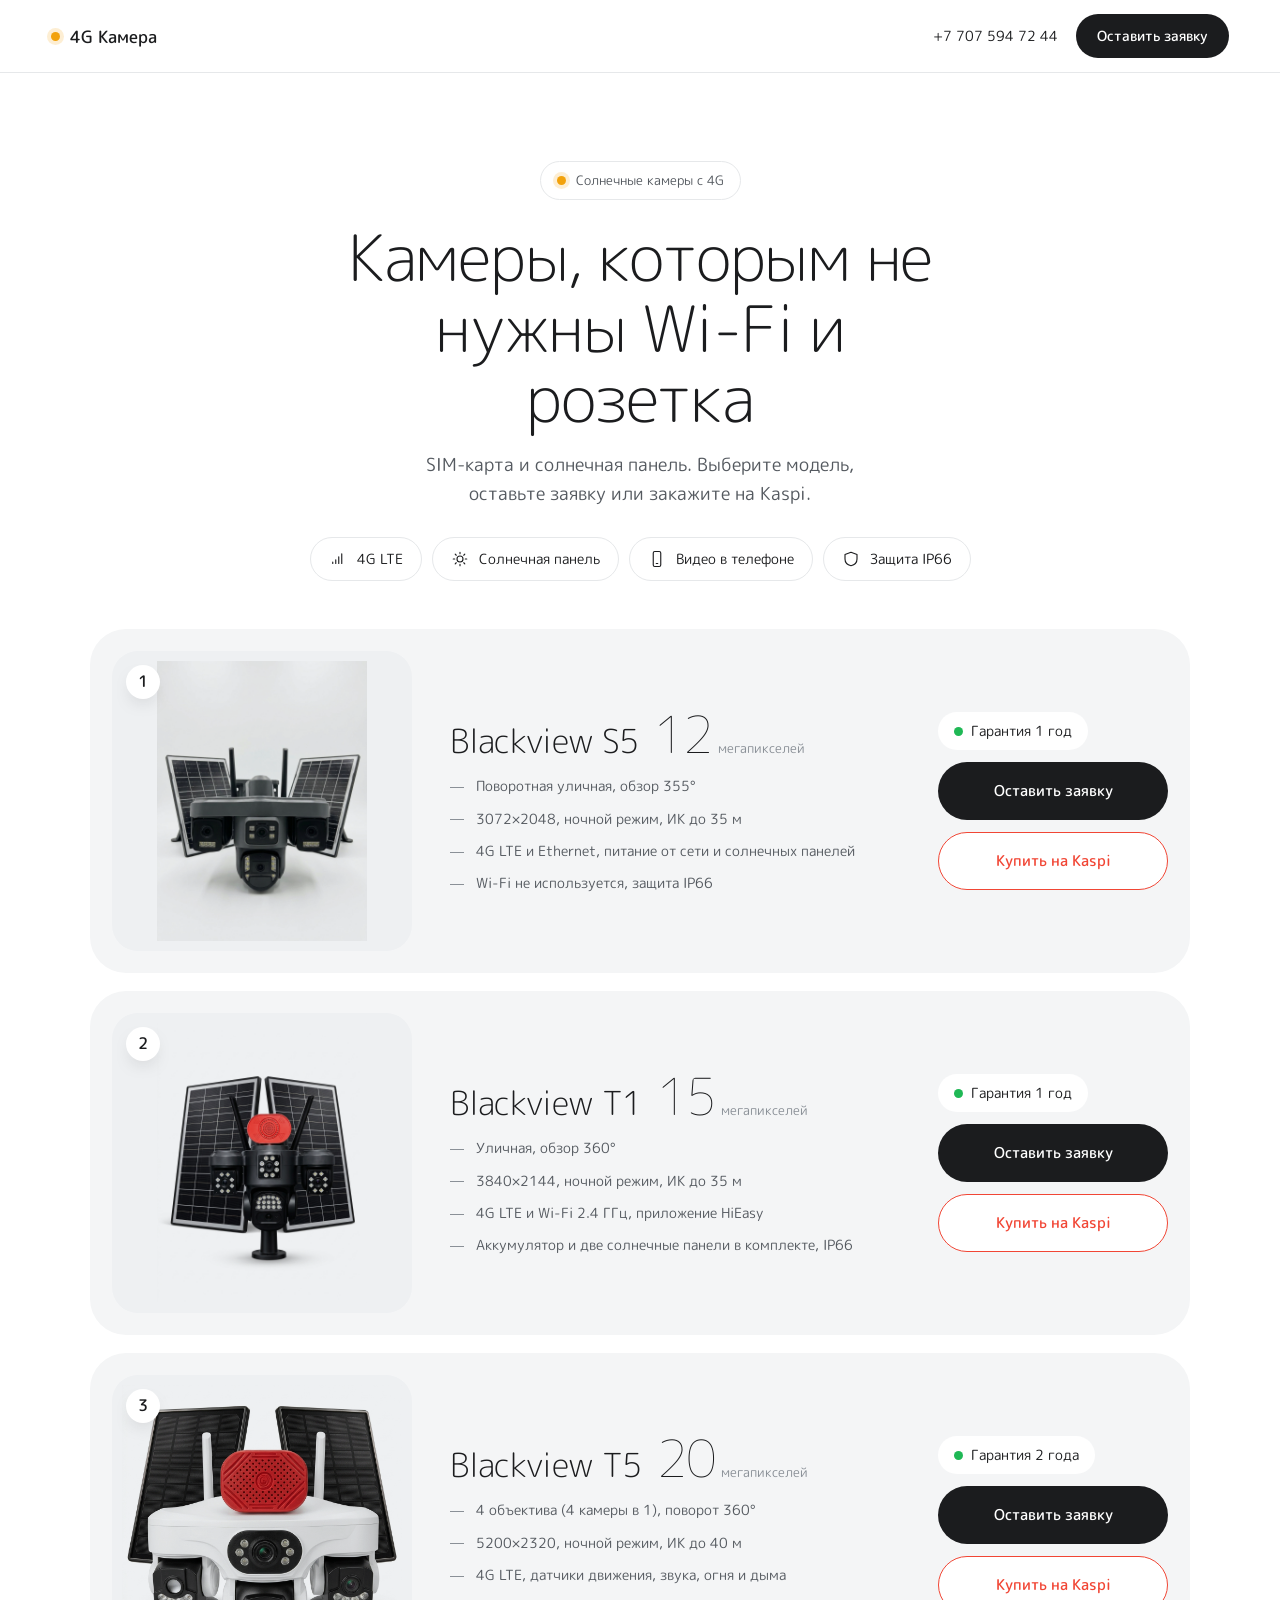
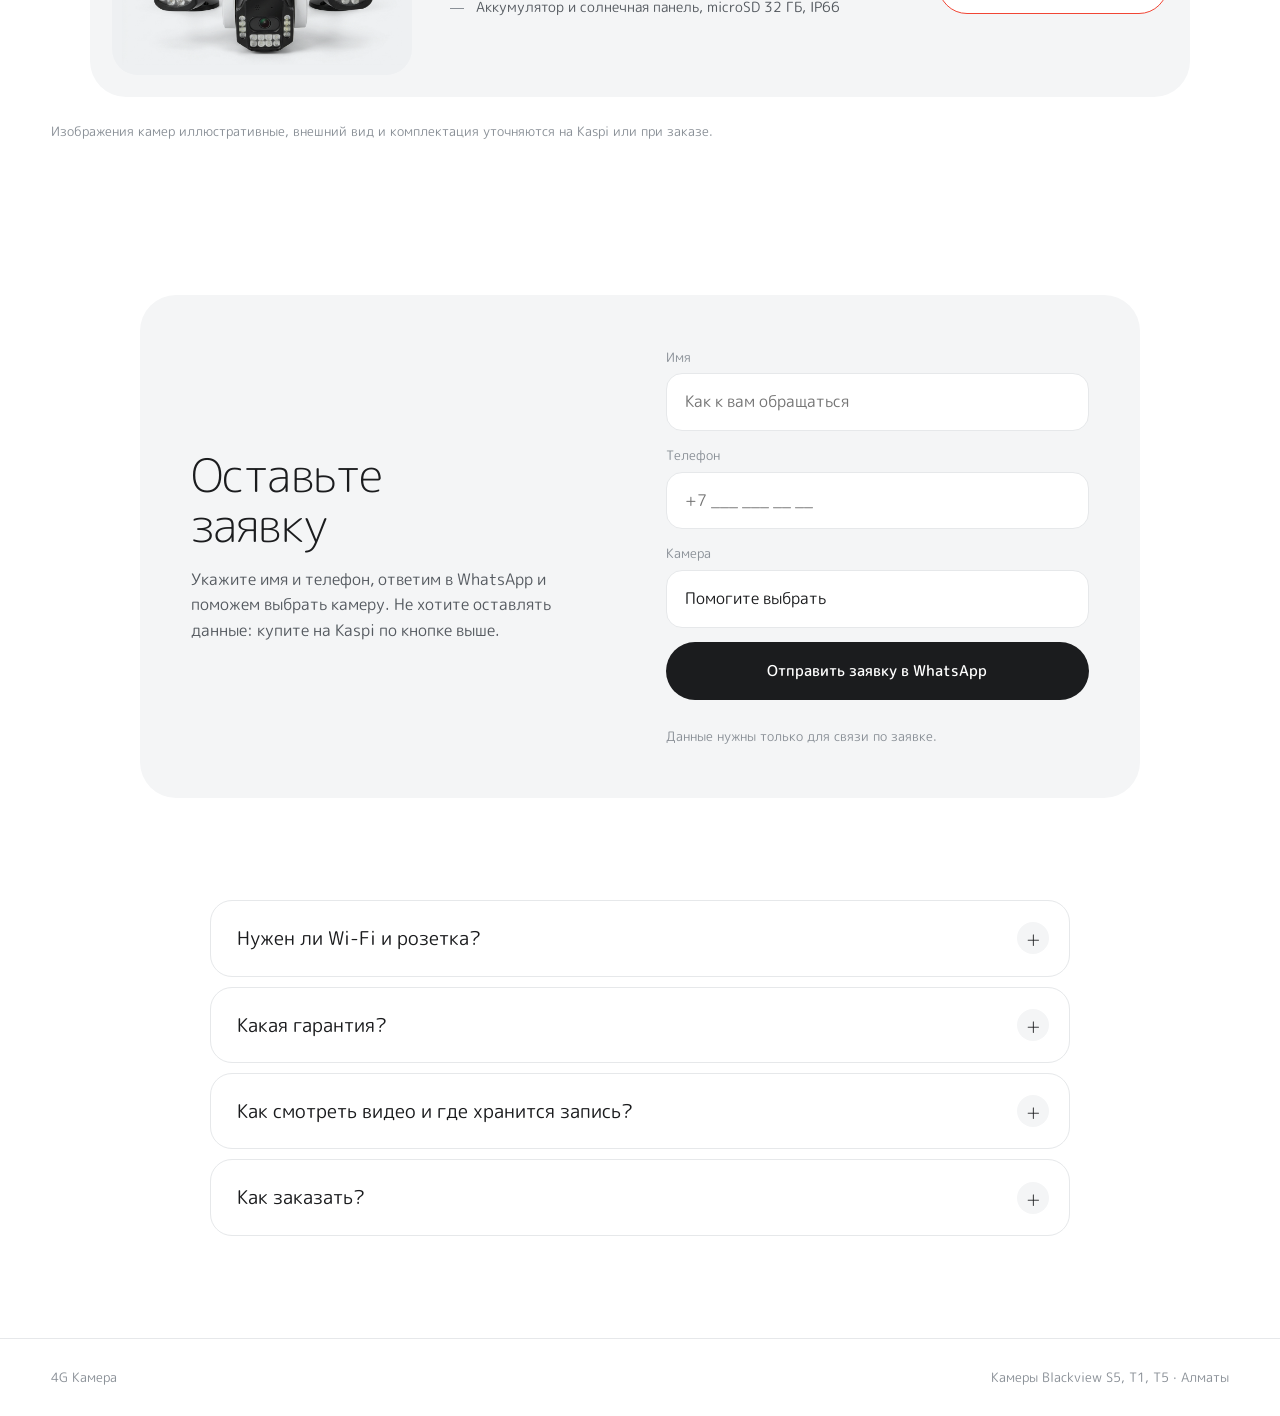
==== b/index.html @ ace56b49 "4G camera site: variants A and B" ====
<!doctype html>
<html lang="ru">
<head>
<meta charset="utf-8">
<meta name="viewport" content="width=device-width, initial-scale=1">
<title>4G камеры на солнечной панели: выберите и закажите</title>
<meta name="description" content="Три 4G камеры Blackview на солнечной панели. Оставьте заявку или закажите на Kaspi. Без Wi-Fi и розетки.">
<meta name="robots" content="noindex">
<meta name="theme-color" content="#ffffff">
<meta name="color-scheme" content="light only">
<link rel="icon" href="data:image/svg+xml,%3Csvg xmlns='http://www.w3.org/2000/svg' viewBox='0 0 32 32'%3E%3Crect width='32' height='32' rx='9' fill='%231B1C1E'/%3E%3Ccircle cx='16' cy='16' r='6' fill='%23F2A20C'/%3E%3C/svg%3E">
<link rel="preconnect" href="https://fonts.googleapis.com">
<link rel="preconnect" href="https://fonts.gstatic.com" crossorigin>
<link href="https://fonts.googleapis.com/css2?family=M+PLUS+Rounded+1c:wght@300;400;500;700&display=swap" rel="stylesheet">
<link rel="stylesheet" href="../styles.css">
<link rel="stylesheet" href="b.css">
</head>
<body class="vb">

<header class="top">
  <a class="logo" href="#"><i class="sun"></i><span>4G Камера</span></a>
  <div class="top-r">
    <a class="phone" href="tel:+77075947244">+7 707 594 72 44</a>
    <button class="btn btn-ink btn-sm" type="button" data-lead>Оставить заявку</button>
  </div>
</header>

<main>

<section class="b-hero">
  <p class="chip"><i class="sun"></i>Солнечные камеры с 4G</p>
  <h1>Камеры, которым не нужны Wi-Fi и розетка</h1>
  <p class="lead">SIM-карта и солнечная панель. Выберите модель, оставьте заявку или закажите на Kaspi.</p>
  <ul class="b-facts">
    <li><svg viewBox="0 0 24 24"><path d="M5 18v-2M9 18v-5M13 18V9M17 18V5"/></svg>4G LTE</li>
    <li><svg viewBox="0 0 24 24"><circle cx="12" cy="12" r="4"/><path d="M12 3v2M12 19v2M3 12h2M19 12h2M5.6 5.6l1.4 1.4M17 17l1.4 1.4M5.6 18.4L7 17M17 7l1.4-1.4"/></svg>Солнечная панель</li>
    <li><svg viewBox="0 0 24 24"><rect x="7" y="2" width="10" height="20" rx="2"/><path d="M11 18h2"/></svg>Видео в телефоне</li>
    <li><svg viewBox="0 0 24 24"><path d="M12 3l8 3v6c0 5-3.500 8-8 9-4.500-1-8-4-8-9V6z"/></svg>Защита IP66</li>
  </ul>
</section>

<section class="b-list" id="list">
  <div class="b-wrap" id="bList"></div>
  <p class="foot-note">Изображения камер иллюстративные, внешний вид и комплектация уточняются на Kaspi или при заказе.</p>
</section>

<section class="b-form" id="order">
  <div class="b-form-box">
    <div>
      <h2>Оставьте заявку</h2>
      <p class="sub">Укажите имя и телефон, ответим в WhatsApp и поможем выбрать камеру. Не хотите оставлять данные: купите на Kaspi по кнопке выше.</p>
    </div>
    <form class="form" id="leadForm" novalidate>
      <label>Имя<input type="text" name="name" autocomplete="name" placeholder="Как к вам обращаться" required></label>
      <label>Телефон<input type="tel" name="phone" autocomplete="tel" inputmode="tel" placeholder="+7 ___ ___ __ __" required></label>
      <label>Камера<select name="model" id="formModel"></select></label>
      <p class="err" id="formErr" role="alert"></p>
      <button class="btn btn-ink btn-block" type="submit">Отправить заявку в WhatsApp</button>
      <p class="note">Данные нужны только для связи по заявке.</p>
    </form>
  </div>
</section>

<section class="faq b-faq">
  <div class="qa">
    <details><summary>Нужен ли Wi-Fi и розетка?</summary><p>Нет. Камеры работают по 4G LTE через SIM-карту с интернетом и питаются от солнечной панели и аккумулятора. Модель S5 работает по 4G и от сети, Wi-Fi у неё не используется.</p></details>
    <details><summary>Какая гарантия?</summary><p>На модели S5 и T1 гарантия 1 год, на модель T5 гарантия 2 года.</p></details>
    <details><summary>Как смотреть видео и где хранится запись?</summary><p>Через мобильное приложение: онлайн-просмотр и оповещения о движении. Запись хранится на карте памяти microSD.</p></details>
    <details><summary>Как заказать?</summary><p>Оставьте заявку на сайте или закажите напрямую на Kaspi. На Kaspi доступны доставка и рассрочка.</p></details>
  </div>
</section>

</main>

<footer class="foot">
  <span>4G Камера</span>
  <span>Камеры Blackview S5, T1, T5 · Алматы</span>
</footer>

<div class="sticky">
  <button class="btn btn-ink" type="button" data-lead>Оставить заявку</button>
  <a class="btn btn-wa" data-wa="Здравствуйте! Хочу узнать про 4G камеры на солнечной панели." href="#">WhatsApp</a>
</div>

<div class="modal" id="modal" hidden>
  <div class="modal-bg" data-close></div>
  <div class="modal-box" role="dialog" aria-modal="true" aria-labelledby="modalTitle">
    <button class="modal-x" type="button" data-close aria-label="Закрыть">×</button>
    <h3 id="modalTitle">Оставить заявку</h3>
    <p>Укажите имя и телефон, ответим в WhatsApp.</p>
    <form class="form" id="leadForm2" novalidate>
      <label>Имя<input type="text" name="name" autocomplete="name" placeholder="Как к вам обращаться" required></label>
      <label>Телефон<input type="tel" name="phone" autocomplete="tel" inputmode="tel" placeholder="+7 ___ ___ __ __" required></label>
      <label>Камера<select name="model" id="formModel2"></select></label>
      <p class="err" id="formErr2" role="alert"></p>
      <button class="btn btn-ink btn-block" type="submit">Отправить заявку в WhatsApp</button>
      <p class="note">Данные нужны только для связи по заявке.</p>
    </form>
  </div>
</div>

<script src="b.js"></script>
</body>
</html>
---- styles.css ----
:root{
  --ink:#1B1C1E;--body:#555A60;--muted:#8A9097;--panel:#F4F5F6;--line:#E6E8EA;
  --sun:#F2A20C;--wa:#1FB855;--kaspi:#F14635;
  --r:28px;--pad:clamp(20px,4vw,56px);--max:1240px;--hh:65px;
  color-scheme:light only;
}
html{color-scheme:light only}
*{box-sizing:border-box;margin:0;padding:0}
html{scroll-behavior:smooth;-webkit-text-size-adjust:100%}
body{font-family:'M PLUS Rounded 1c','Onest',system-ui,sans-serif;font-weight:400;font-size:16px;line-height:1.6;color:var(--body);background:#fff;-webkit-font-smoothing:antialiased;overflow-x:hidden}
body.menu-open,body.modal-open{overflow:hidden}
img{display:block;max-width:100%}
a{color:inherit}
button,input,select{font:inherit;color:inherit}
button{cursor:pointer;background:none;border:0}
h1,h2,h3{color:var(--ink);font-weight:300;letter-spacing:-.02em;line-height:1.1}
h2{font-size:clamp(28px,3.6vw,46px);max-width:20ch}
h3{font-weight:500;letter-spacing:0;line-height:1.25}
section{padding:clamp(56px,8vw,104px) var(--pad)}
.sec-head{max-width:var(--max);margin:0 auto clamp(28px,4vw,52px)}
.sec-head.center{text-align:center}
.sec-head.center h2{margin-left:auto;margin-right:auto;max-width:24ch}
.sec-head.center .sub{margin-left:auto;margin-right:auto}
.eyebrow{display:flex;align-items:center;gap:10px;font-size:12px;letter-spacing:.14em;text-transform:uppercase;color:var(--muted);margin-bottom:16px}
.center .eyebrow{justify-content:center}
.eyebrow i,.sun{display:inline-block;width:9px;height:9px;border-radius:50%;background:var(--sun);box-shadow:0 0 0 4px rgba(242,162,12,.18)}
.sub{max-width:58ch;margin-top:16px}
.note{font-size:13px;color:var(--muted);margin-top:12px}
.foot-note{font-size:13px;color:var(--muted);margin:24px auto 0;max-width:var(--max)}

.btn{display:inline-flex;align-items:center;justify-content:center;gap:10px;padding:16px 28px;font-weight:500;font-size:15px;text-decoration:none;border-radius:999px;border:1px solid transparent;transition:background .2s,transform .2s,border-color .2s,color .2s}
.btn-ink{background:var(--ink);color:#fff}.btn-ink:hover{background:#000;transform:translateY(-1px)}
.btn-wa{background:var(--wa);color:#fff}.btn-wa:hover{background:#18a34b;transform:translateY(-1px)}
.btn-line{border-color:var(--line);background:#fff;color:var(--ink)}.btn-line:hover{border-color:var(--ink)}
.btn-kaspi{border-color:var(--kaspi);color:var(--kaspi);background:#fff}.btn-kaspi:hover{background:var(--kaspi);color:#fff;transform:translateY(-1px)}
.btn-sm{padding:10px 20px;font-size:14px}.btn-lg{padding:20px 38px;font-size:17px}.btn-block{display:flex;width:100%}

/* header */
.top{position:fixed;inset:0 0 auto 0;z-index:50;display:flex;align-items:center;justify-content:space-between;gap:20px;padding:14px var(--pad);background:#fff;border-bottom:1px solid var(--line)}
.logo{display:flex;align-items:center;gap:10px;text-decoration:none;font-weight:500;color:var(--ink);font-size:17px}
.nav{display:flex;gap:26px;font-size:14px}
.nav a{text-decoration:none;color:var(--body)}.nav a:hover{color:var(--ink)}
.nav em,.nav small,.nav .l,.nav-cta{display:none}
.nav a b{font-weight:400}
.top-r{display:flex;align-items:center;gap:18px}
.phone{font-size:14px;text-decoration:none;color:var(--ink)}
.menu-btn{display:none;align-items:center;gap:10px;height:42px;padding:0 16px 0 14px;border:1px solid var(--line);border-radius:999px;background:#fff;color:var(--ink);font-size:13px;letter-spacing:.08em;text-transform:uppercase}
.menu-btn b{font-weight:400}
.mb-i{position:relative;width:18px;height:10px}
.mb-i i{position:absolute;left:0;right:0;height:1.5px;background:var(--ink);border-radius:2px;transition:transform .25s,top .25s}
.mb-i i:nth-child(1){top:0}.mb-i i:nth-child(2){top:8px}
.menu-btn[aria-expanded="true"] .mb-i i:nth-child(1){top:4px;transform:rotate(45deg)}
.menu-btn[aria-expanded="true"] .mb-i i:nth-child(2){top:4px;transform:rotate(-45deg)}

/* hero */
.hero{display:grid;grid-template-columns:minmax(0,1.05fr) minmax(0,1fr);gap:clamp(24px,4vw,64px);align-items:center;max-width:calc(var(--max) + var(--pad)*2);margin:0 auto;padding:128px var(--pad) 64px;min-height:min(100svh,860px)}
.chip{display:inline-flex;align-items:center;gap:10px;padding:8px 16px;border:1px solid var(--line);border-radius:999px;font-size:13px;margin-bottom:26px}
.hero h1{font-size:clamp(36px,5vw,72px);margin-bottom:22px}
.lead{font-size:clamp(16px,1.4vw,19px);max-width:36ch}
.cta{display:flex;flex-wrap:wrap;gap:12px;margin-top:34px}
.hero-facts{list-style:none;margin-top:40px;display:grid;gap:12px;font-size:14px}
.hero-facts li{display:flex;align-items:center;gap:12px}
.hero-facts svg{width:20px;height:20px;fill:none;stroke:var(--ink);stroke-width:1.4;stroke-linecap:round;stroke-linejoin:round}
.hero-shot{position:relative}
.arch{position:relative;overflow:hidden;aspect-ratio:4/4.5;border-radius:999px 999px var(--r) var(--r);background:#EEF0F2;box-shadow:0 30px 80px -30px rgba(27,28,30,.25)}
.arch img{position:absolute;left:50%;top:54%;width:96%;height:auto;transform:translate(-50%,-50%);mix-blend-mode:multiply;animation:float 7s ease-in-out infinite}
@keyframes float{50%{transform:translate(-50%,-52%)}}
.pill{position:absolute;padding:8px 16px;border-radius:999px;background:#fff;font-size:13px;color:var(--ink);box-shadow:0 12px 30px -14px rgba(27,28,30,.35)}
.p1{top:22%;left:-2%}.p2{bottom:24%;right:-2%}.p3{bottom:10%;left:6%}

/* models */
.mdl{max-width:var(--max);margin:0 auto}
.pills{display:flex;flex-wrap:wrap;gap:8px}
.pills button{padding:11px 22px;border-radius:999px;border:1px solid var(--line);font-size:14px;color:var(--ink);background:#fff;transition:background .15s,color .15s,border-color .15s}
.pills button:hover{border-color:var(--ink)}
.pills button[aria-selected="true"]{background:var(--ink);color:#fff;border-color:var(--ink)}
.mdl-card{display:grid;grid-template-columns:minmax(0,1fr) minmax(0,1.1fr);gap:0;margin-top:20px;background:var(--panel);border-radius:36px;overflow:hidden}
.mdl-img{position:relative;display:grid;place-items:center;padding:clamp(16px,3vw,40px);background:#EEF0F2;min-height:420px}
.mdl-img img{max-height:520px;width:auto;mix-blend-mode:multiply;transition:opacity .3s}
.mdl-img img.fade{opacity:0}
.mdl-body{padding:clamp(24px,3.4vw,48px);display:flex;flex-direction:column;gap:20px}
.mdl-head{display:flex;align-items:flex-end;justify-content:space-between;gap:16px;flex-wrap:wrap}
.mdl-name{font-size:clamp(26px,3vw,38px);font-weight:300;color:var(--ink);letter-spacing:-.02em}
.mdl-mp{display:flex;align-items:baseline;gap:8px;font-size:13px;color:var(--muted)}
.mdl-mp b{font-size:clamp(40px,5vw,64px);font-weight:200;color:var(--ink);letter-spacing:-.04em;line-height:1}
.dash{list-style:none;display:grid;gap:10px;font-size:15px}
.dash li{display:flex;gap:12px}
.dash li::before{content:'';flex:none;width:14px;height:1px;background:var(--muted);margin-top:.85em}
.mdl-warn{font-size:13px;color:var(--ink);background:#fff;border-radius:16px;padding:12px 16px}
.mdl-warn:empty{display:none}
.mdl-foot{margin-top:auto;display:flex;align-items:center;justify-content:space-between;gap:16px;flex-wrap:wrap;padding-top:8px}
.warr{display:inline-flex;align-items:center;gap:8px;padding:8px 16px;border-radius:999px;background:#fff;font-size:14px;color:var(--ink)}
.warr::before{content:'';width:9px;height:9px;border-radius:50%;background:var(--wa)}
.mdl-btns{display:flex;gap:10px;flex-wrap:wrap}
.cmp-wrap{margin-top:28px;overflow-x:auto;border:1px solid var(--line);border-radius:24px}
.cmp{width:100%;min-width:560px;border-collapse:collapse;font-size:14px}
.cmp th,.cmp td{padding:14px 20px;text-align:left;border-bottom:1px solid var(--line)}
.cmp tr:last-child td,.cmp tr:last-child th{border-bottom:0}
.cmp thead th{font-weight:500;color:var(--ink);background:var(--panel)}
.cmp tbody th{font-weight:400;color:var(--muted);width:30%}
.cmp td.on,.cmp th.on{background:rgba(242,162,12,.1)}

/* cards */
.cards{display:grid;grid-template-columns:repeat(4,1fr);gap:20px;max-width:var(--max);margin:0 auto}
.card{display:flex;flex-direction:column;background:#fff;border:1px solid var(--line);border-radius:var(--r);overflow:hidden;transition:transform .25s,box-shadow .25s}
.card:hover{transform:translateY(-4px);box-shadow:0 24px 50px -28px rgba(27,28,30,.35)}
.card-img{position:relative;aspect-ratio:4/3.4;overflow:hidden;background:var(--panel)}
.card-img img{width:100%;height:100%;object-fit:cover;transition:transform .6s}
.card:hover .card-img img{transform:scale(1.06)}
.tag{position:absolute;top:14px;left:14px;padding:6px 14px;border-radius:999px;background:#fff;font-size:13px;color:var(--ink)}
.card-body{padding:22px 22px 26px}
.card-body h3{font-size:21px;font-weight:400;margin-bottom:8px}
.card-body p{font-size:14px}

/* order */
.ord{display:grid;grid-template-columns:1.1fr 1fr;gap:20px;max-width:var(--max);margin:0 auto}
.ord-card{padding:clamp(24px,3.4vw,44px);border:1px solid var(--line);border-radius:32px;background:#fff}
.ord-kaspi{background:var(--panel);border-color:transparent}
.ord-card h3{font-size:26px;font-weight:300;margin-bottom:10px;letter-spacing:-.01em}
.ord-card>p{margin-bottom:22px;max-width:46ch}
.form{display:grid;gap:14px}
.form label{display:grid;gap:6px;font-size:13px;color:var(--muted)}
.form input,.form select{width:100%;padding:15px 18px;border:1px solid var(--line);border-radius:16px;background:#fff;color:var(--ink);font-size:16px;outline:0;transition:border-color .15s}
.form input:focus,.form select:focus{border-color:var(--ink)}
.form select{appearance:none;background-image:url("data:image/svg+xml,%3Csvg xmlns='http://www.w3.org/2000/svg' width='12' height='8' viewBox='0 0 12 8'%3E%3Cpath d='M1 1l5 5 5-5' fill='none' stroke='%231B1C1E' stroke-width='1.5'/%3E%3C/svg%3E");background-repeat:no-repeat;background-position:right 18px center}
.err{font-size:13px;color:#C23A28;min-height:0}.err:empty{display:none}
.kaspi-list{list-style:none;display:grid;gap:10px}
.kaspi-list a{display:flex;align-items:center;justify-content:space-between;gap:12px;padding:18px 22px;border-radius:20px;background:#fff;text-decoration:none;color:var(--ink);transition:transform .2s,box-shadow .2s}
.kaspi-list a:hover{transform:translateY(-2px);box-shadow:0 16px 36px -22px rgba(27,28,30,.4)}
.kaspi-list b{font-weight:500}
.kaspi-list small{display:block;font-size:12px;color:var(--muted)}
.kaspi-list i{font-style:normal;color:var(--kaspi);font-size:14px;white-space:nowrap}

/* steps */
.steps{padding-top:0}
.st{list-style:none;display:grid;grid-template-columns:repeat(3,1fr);gap:16px;max-width:var(--max);margin:0 auto}
.st li{padding:28px 26px 30px;background:var(--panel);border-radius:24px}
.st b{display:grid;place-items:center;width:44px;height:44px;border-radius:50%;background:#fff;color:var(--ink);font-weight:500;margin-bottom:22px;box-shadow:0 6px 18px -8px rgba(27,28,30,.3)}
.st h3{font-size:19px;margin-bottom:8px}.st p{font-size:14px}

/* faq */
.faq{background:#fff}
.qa{max-width:860px;margin:0 auto;display:grid;gap:10px}
.qa details{border:1px solid var(--line);border-radius:22px;background:#fff;transition:background .2s}
.qa details[open]{background:var(--panel);border-color:transparent}
.qa summary{list-style:none;cursor:pointer;padding:22px 64px 22px 26px;font-size:clamp(16px,1.5vw,19px);color:var(--ink);position:relative}
.qa summary::-webkit-details-marker{display:none}
.qa summary::after{content:'+';position:absolute;right:20px;top:50%;width:32px;height:32px;margin-top:-16px;display:grid;place-items:center;border-radius:50%;background:var(--panel);font-size:20px;font-weight:300;transition:transform .2s,background .2s}
.qa details[open] summary::after{transform:rotate(45deg);background:#fff}
.qa p{padding:0 26px 24px;max-width:64ch}

/* contact */
.contact{padding-top:0}
.contact-box{max-width:var(--max);margin:0 auto;padding:clamp(32px,5vw,64px);background:var(--panel);border-radius:36px;display:grid;grid-template-columns:1.3fr 1fr;gap:32px;align-items:center}
.contact-box h2{max-width:16ch}
.contact-col{display:grid;gap:14px;justify-items:start}
.ph{font-size:clamp(24px,2.6vw,34px);font-weight:300;color:var(--ink);letter-spacing:-.01em}.ph a{text-decoration:none}
.foot{display:flex;justify-content:space-between;flex-wrap:wrap;gap:8px;padding:28px var(--pad);border-top:1px solid var(--line);font-size:13px;color:var(--muted)}
.wa-float{position:fixed;right:clamp(14px,2.4vw,28px);bottom:clamp(14px,2.4vw,28px);z-index:60;width:58px;height:58px;display:grid;place-items:center;background:var(--wa);color:#fff;border-radius:50%;box-shadow:0 12px 30px -8px rgba(31,184,85,.6);transition:transform .2s}
.wa-float:hover{transform:scale(1.07)}

/* modal */
.modal{position:fixed;inset:0;z-index:100;display:grid;place-items:center;padding:20px}
.modal[hidden]{display:none}
.modal-bg{position:absolute;inset:0;background:rgba(27,28,30,.5)}
.modal-box{position:relative;width:100%;max-width:460px;max-height:calc(100svh - 40px);overflow:auto;padding:34px 30px 30px;background:#fff;border-radius:32px;animation:pop .25s ease-out}
@keyframes pop{from{transform:translateY(14px);opacity:0}}
.modal-box h3{font-size:26px;font-weight:300;margin-bottom:8px}
.modal-box>p{margin-bottom:20px;font-size:14px}
.modal-x{position:absolute;right:16px;top:14px;width:36px;height:36px;border-radius:50%;background:var(--panel);font-size:22px;line-height:1;color:var(--ink)}

@media (max-width:1100px){
  .cards{grid-template-columns:repeat(2,1fr)}
  .menu-btn{display:inline-flex}
  .nav{display:none}
  .nav.open{display:flex;flex-direction:column;position:fixed;inset:var(--hh) 0 0 0;gap:0;padding:8px var(--pad) 40px;background:#fff;overflow-y:auto;z-index:49}
  .nav.open a{display:grid;grid-template-columns:44px 1fr;grid-template-rows:auto auto;align-items:baseline;column-gap:6px;padding:20px 0;border-bottom:1px solid var(--line);color:var(--ink)}
  .nav.open a em{display:block;grid-row:1/3;font-style:normal;font-size:13px;color:var(--muted);letter-spacing:.08em}
  .nav.open a b.l{display:block;font-size:22px;font-weight:300;letter-spacing:-.01em}
  .nav.open a b.s{display:none}
  .nav.open a small{display:block;font-size:13px;color:var(--muted);margin-top:4px}
  .nav.open .nav-cta{display:grid;gap:14px;margin-top:28px}
  .nav.open .nav-ph{text-align:center;color:var(--ink);font-size:22px;font-weight:300;text-decoration:none}
  .top-cta{display:none}
}
@media (max-width:980px){
  .hero{grid-template-columns:1fr;min-height:0;padding-top:104px}
  .hero-shot{order:-1;max-width:440px;margin:0 auto;width:100%}
  .phone{display:none}
  .mdl-card{grid-template-columns:1fr}
  .mdl-img{min-height:300px}
  .ord{grid-template-columns:1fr}
  .contact-box{grid-template-columns:1fr}
  .st{grid-template-columns:1fr}
}
@media (max-width:560px){
  .top{padding:10px var(--pad)}
  .logo{font-size:15px}
  .menu-btn{height:40px;padding:0 14px 0 12px}
  .cta .btn{flex:1 1 100%}
  .p1{left:0}.p2{right:0}.p3{left:2%}
  .pill{font-size:12px;padding:6px 12px}
  .cards{display:flex;overflow-x:auto;scroll-snap-type:x mandatory;gap:14px;margin:0 calc(var(--pad)*-1);padding:2px var(--pad) 10px;scrollbar-width:none}
  .cards::-webkit-scrollbar{display:none}
  .card{flex:0 0 82%;scroll-snap-align:center}
  .mdl-card{border-radius:28px}
  .mdl-btns,.mdl-btns .btn{width:100%}
  .wa-float{width:50px;height:50px}.wa-float svg{width:24px;height:24px}
  .foot{padding-bottom:84px}
  .contact-box{border-radius:28px}
  .modal-box{padding:30px 22px 24px;border-radius:28px}
}
@media (max-width:420px){.menu-btn b{display:none}.menu-btn{width:40px;padding:0;justify-content:center}.mb-i{width:16px}}
@media (prefers-reduced-motion:reduce){*{animation:none!important;transition:none!important}html{scroll-behavior:auto}}
.arch img,.mdl-img img{-webkit-mask-image:radial-gradient(ellipse 72% 72% at 50% 50%,#000 62%,transparent 100%);mask-image:radial-gradient(ellipse 72% 72% at 50% 50%,#000 62%,transparent 100%)}

/* models row */
.mgrid{display:grid;grid-template-columns:repeat(3,1fr);gap:20px;align-items:stretch}
.mcard{display:flex;flex-direction:column;background:var(--panel);border-radius:32px;overflow:hidden;transition:transform .25s,box-shadow .25s}
.mcard:hover{transform:translateY(-4px);box-shadow:0 28px 56px -30px rgba(27,28,30,.4)}
.mcard-img{position:relative;display:grid;place-items:center;aspect-ratio:1/1;background:#EEF0F2;padding:18px}
.mcard-img img{max-height:100%;width:auto;max-width:100%;object-fit:contain;mix-blend-mode:multiply;transition:transform .5s}
.mcard:hover .mcard-img img{transform:scale(1.04)}
.num{position:absolute;top:16px;left:16px;display:grid;place-items:center;width:36px;height:36px;border-radius:50%;background:#fff;color:var(--ink);font-weight:500;font-size:15px;box-shadow:0 8px 20px -10px rgba(27,28,30,.4)}
.mcard-body{display:flex;flex-direction:column;gap:16px;padding:24px 24px 26px;flex:1}
.mcard-head{display:flex;align-items:flex-end;justify-content:space-between;gap:12px}
.mcard-head h3{font-size:26px;font-weight:300;letter-spacing:-.02em}
.mcard .mdl-mp b{font-size:44px}
.mcard .dash{font-size:14px;gap:8px}
.mcard .warr{align-self:flex-start;margin-top:auto}
.mcard-btns{display:grid;gap:10px}
.mcard-btns .btn{width:100%}
@media (max-width:980px){
  .mgrid{display:flex;overflow-x:auto;scroll-snap-type:x mandatory;gap:14px;margin:0 calc(var(--pad)*-1);padding:2px var(--pad) 10px;scrollbar-width:none}
  .mgrid::-webkit-scrollbar{display:none}
  .mcard{flex:0 0 min(84%,380px);scroll-snap-align:center}
}
.mcard-img{display:block;aspect-ratio:1/1;padding:0}
.mcard-img img{position:absolute;inset:18px;width:calc(100% - 36px);height:calc(100% - 36px);max-height:none;object-fit:contain}
---- b/b.css ----
.vb .top{position:sticky;top:0}
.vb .top-r .phone{display:inline}
.b-hero{max-width:900px;margin:0 auto;padding:clamp(40px,7vw,88px) var(--pad) clamp(28px,4vw,48px);text-align:center}
.b-hero .chip{margin-bottom:22px}
.b-hero h1{font-size:clamp(32px,5.2vw,64px);max-width:16ch;margin:0 auto 18px}
.b-hero .lead{margin:0 auto;max-width:40ch}
.b-facts{list-style:none;display:flex;flex-wrap:wrap;justify-content:center;gap:10px;margin-top:28px}
.b-facts li{display:flex;align-items:center;gap:10px;padding:10px 18px;border:1px solid var(--line);border-radius:999px;font-size:14px;color:var(--ink)}
.b-facts svg{width:18px;height:18px;fill:none;stroke:var(--ink);stroke-width:1.5;stroke-linecap:round;stroke-linejoin:round}

.b-list{padding-top:0}
.b-wrap{max-width:1100px;margin:0 auto;display:grid;gap:18px}
.row{display:grid;grid-template-columns:minmax(0,300px) minmax(0,1fr) minmax(0,230px);gap:clamp(18px,3vw,40px);align-items:center;padding:clamp(14px,2vw,22px);background:var(--panel);border-radius:36px;transition:box-shadow .25s,transform .25s}
.row:hover{box-shadow:0 28px 56px -32px rgba(27,28,30,.4);transform:translateY(-2px)}
.row-img{position:relative;aspect-ratio:1/1;background:#EEF0F2;border-radius:26px;overflow:hidden}
.row-img img{position:absolute;inset:10px;width:calc(100% - 20px);height:calc(100% - 20px);object-fit:contain;mix-blend-mode:multiply}
.row-num{position:absolute;top:14px;left:14px;display:grid;place-items:center;width:34px;height:34px;border-radius:50%;background:#fff;color:var(--ink);font-weight:500;box-shadow:0 8px 20px -10px rgba(27,28,30,.4)}
.row-mid{display:grid;gap:14px}
.row-head{display:flex;align-items:baseline;gap:16px;flex-wrap:wrap}
.row-head h3{font-size:clamp(24px,2.6vw,34px);font-weight:300;letter-spacing:-.02em}
.row-mp{font-size:13px;color:var(--muted)}
.row-mp b{font-size:clamp(34px,4vw,52px);font-weight:200;color:var(--ink);letter-spacing:-.04em;margin-right:6px;line-height:1}
.row .dash{font-size:14px}
.row-end{display:grid;gap:12px;justify-items:stretch}
.row-end .warr{justify-self:start}
.row-end .btn{width:100%}

.b-form{padding-top:clamp(28px,4vw,56px)}
.b-form-box{max-width:1000px;margin:0 auto;display:grid;grid-template-columns:1fr 1fr;gap:clamp(24px,4vw,56px);padding:clamp(26px,4vw,52px);background:var(--panel);border-radius:36px;align-items:center}
.b-form-box h2{max-width:12ch;margin-bottom:6px}
.b-form-box .form input,.b-form-box .form select{background:#fff}
.b-faq{padding-top:0}
.sticky{display:none}

@media (max-width:980px){
  .row{grid-template-columns:minmax(0,200px) minmax(0,1fr);}
  .row-end{grid-column:1/-1;grid-template-columns:1fr 1fr;align-items:center}
  .row-end .warr{grid-column:1/-1}
  .b-form-box{grid-template-columns:1fr}
}
@media (max-width:640px){
  .vb .top-r .phone{display:none}
  .row{grid-template-columns:1fr;border-radius:30px}
  .row-end{grid-template-columns:1fr}
  .row-img{aspect-ratio:4/3}
  .sticky{display:grid;grid-template-columns:1.3fr 1fr;gap:10px;position:fixed;left:0;right:0;bottom:0;z-index:70;padding:10px var(--pad) calc(10px + env(safe-area-inset-bottom));background:rgba(255,255,255,.96);border-top:1px solid var(--line)}
  .sticky .btn{padding:14px 18px}
  .foot{padding-bottom:84px}
  .b-facts li{padding:8px 14px;font-size:13px}
}
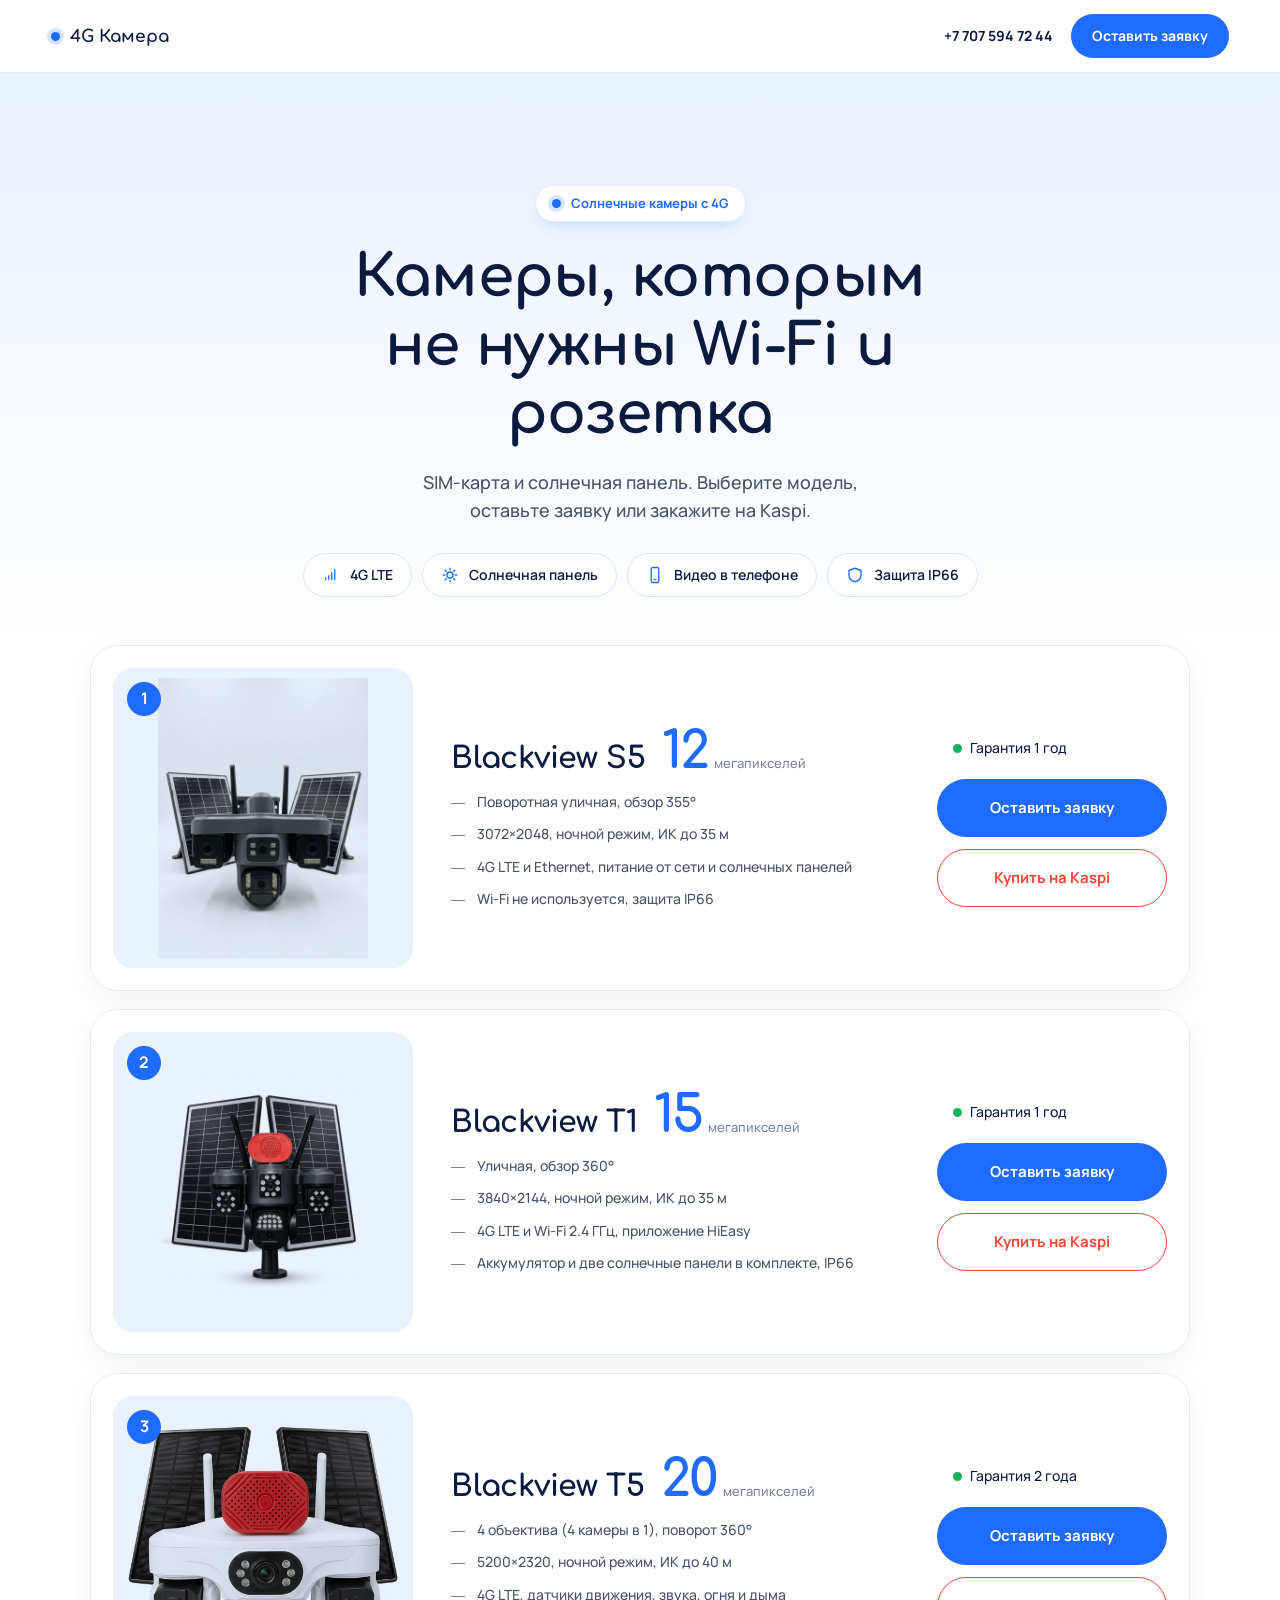
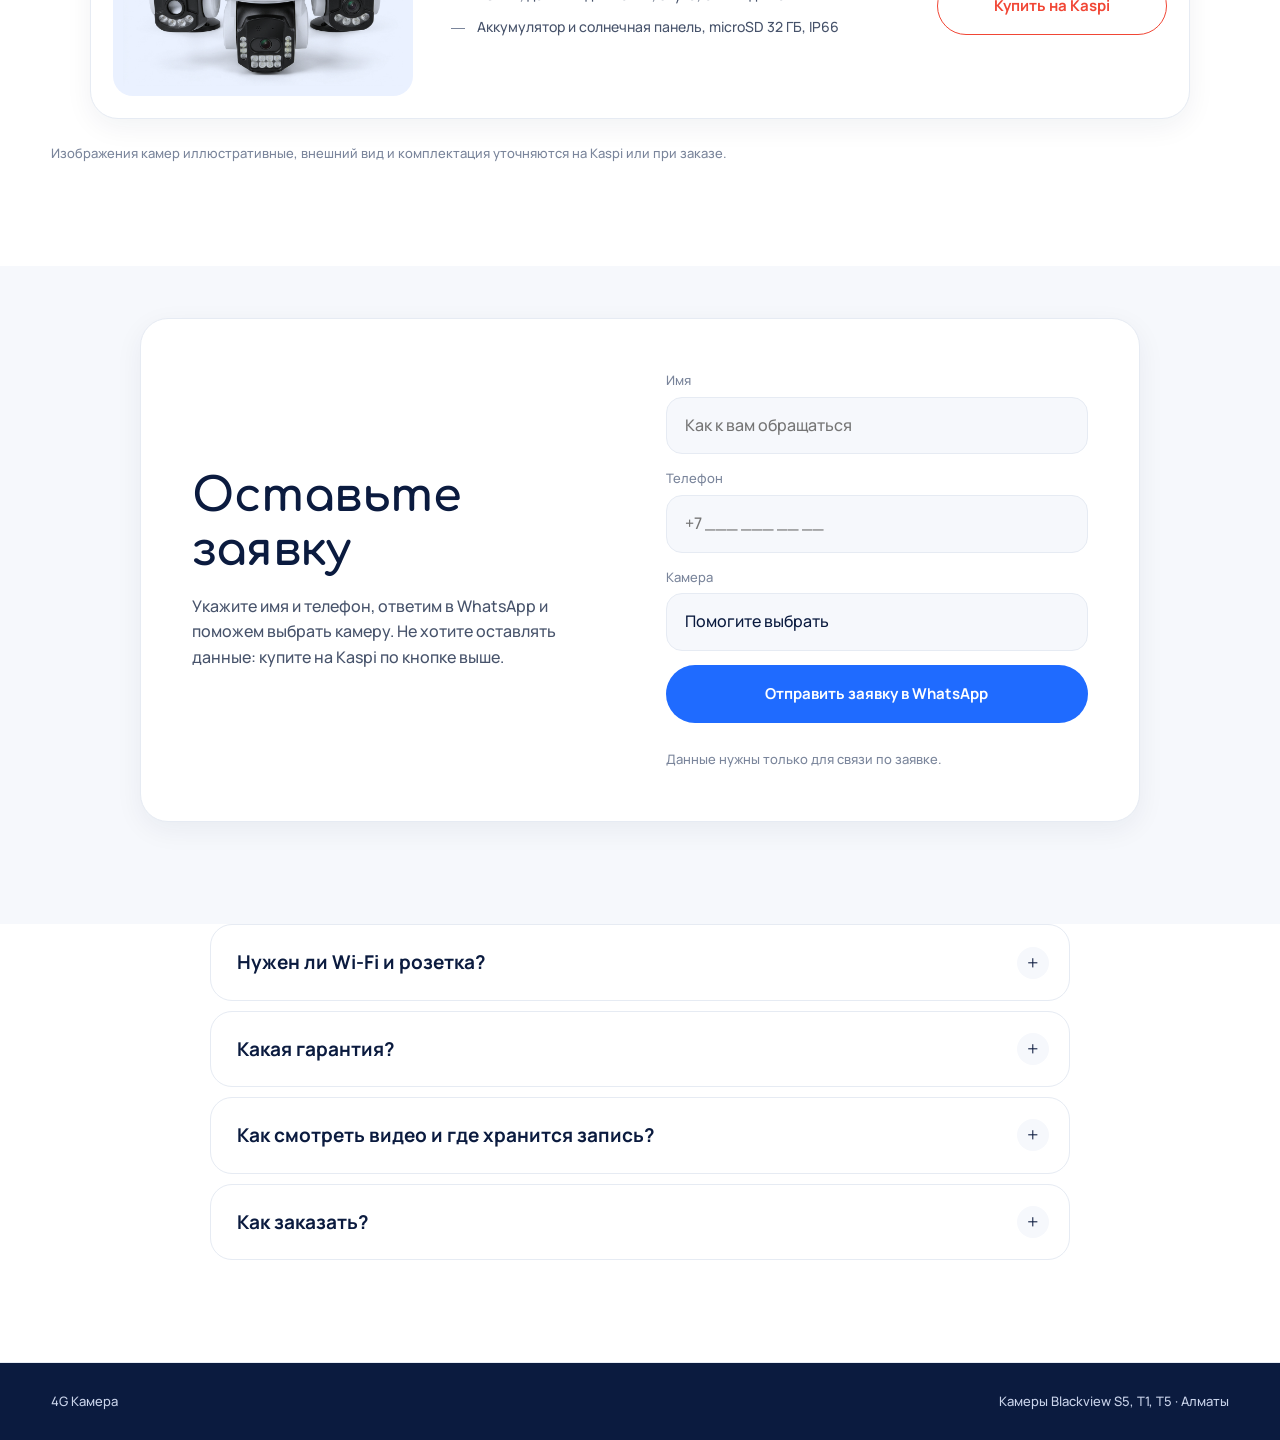
==== commit 5a9a922e: "Variant B: white and blue theme Co-Authored-By: Claude Sonnet 5.5 <noreply@anthropic.com>" ====
--- a/b/index.html
+++ b/b/index.html
@@ -8,10 +8,10 @@
 <meta name="robots" content="noindex">
 <meta name="theme-color" content="#ffffff">
 <meta name="color-scheme" content="light only">
-<link rel="icon" href="data:image/svg+xml,%3Csvg xmlns='http://www.w3.org/2000/svg' viewBox='0 0 32 32'%3E%3Crect width='32' height='32' rx='9' fill='%231B1C1E'/%3E%3Ccircle cx='16' cy='16' r='6' fill='%23F2A20C'/%3E%3C/svg%3E">
+<link rel="icon" href="data:image/svg+xml,%3Csvg xmlns='http://www.w3.org/2000/svg' viewBox='0 0 32 32'%3E%3Crect width='32' height='32' rx='9' fill='%231F6BFF'/%3E%3Ccircle cx='16' cy='16' r='6' fill='%23ffffff'/%3E%3C/svg%3E">
 <link rel="preconnect" href="https://fonts.googleapis.com">
 <link rel="preconnect" href="https://fonts.gstatic.com" crossorigin>
-<link href="https://fonts.googleapis.com/css2?family=M+PLUS+Rounded+1c:wght@300;400;500;700&display=swap" rel="stylesheet">
+<link href="https://fonts.googleapis.com/css2?family=Manrope:wght@500;600;700;800&family=Comfortaa:wght@600;700&display=swap" rel="stylesheet">
 <link rel="stylesheet" href="../styles.css">
 <link rel="stylesheet" href="b.css">
 </head>
--- a/styles.css
+++ b/styles.css
@@ -176,11 +176,11 @@
   .nav.open{display:flex;flex-direction:column;position:fixed;inset:var(--hh) 0 0 0;gap:0;padding:8px var(--pad) 40px;background:#fff;overflow-y:auto;z-index:49}
   .nav.open a{display:grid;grid-template-columns:44px 1fr;grid-template-rows:auto auto;align-items:baseline;column-gap:6px;padding:20px 0;border-bottom:1px solid var(--line);color:var(--ink)}
   .nav.open a em{display:block;grid-row:1/3;font-style:normal;font-size:13px;color:var(--muted);letter-spacing:.08em}
-  .nav.open a b.l{display:block;font-size:22px;font-weight:300;letter-spacing:-.01em}
+  .nav.open a b.l{display:block;font-size:19px;font-weight:400;line-height:1.25;letter-spacing:0}
   .nav.open a b.s{display:none}
-  .nav.open a small{display:block;font-size:13px;color:var(--muted);margin-top:4px}
+  .nav.open a small{display:block;font-size:12.5px;color:var(--muted);margin-top:4px}
   .nav.open .nav-cta{display:grid;gap:14px;margin-top:28px}
-  .nav.open .nav-ph{text-align:center;color:var(--ink);font-size:22px;font-weight:300;text-decoration:none}
+  .nav.open a.nav-ph{display:block;grid-template-columns:none;border:0;padding:6px 0 0;text-align:center;color:var(--ink);font-size:20px;font-weight:400;letter-spacing:0;white-space:nowrap;text-decoration:none}
   .top-cta{display:none}
 }
 @media (max-width:980px){
@@ -210,7 +210,7 @@
   .contact-box{border-radius:28px}
   .modal-box{padding:30px 22px 24px;border-radius:28px}
 }
-@media (max-width:420px){.menu-btn b{display:none}.menu-btn{width:40px;padding:0;justify-content:center}.mb-i{width:16px}}
+
 @media (prefers-reduced-motion:reduce){*{animation:none!important;transition:none!important}html{scroll-behavior:auto}}
 .arch img,.mdl-img img{-webkit-mask-image:radial-gradient(ellipse 72% 72% at 50% 50%,#000 62%,transparent 100%);mask-image:radial-gradient(ellipse 72% 72% at 50% 50%,#000 62%,transparent 100%)}
 
@@ -237,3 +237,120 @@
 }
 .mcard-img{display:block;aspect-ratio:1/1;padding:0}
 .mcard-img img{position:absolute;inset:18px;width:calc(100% - 36px);height:calc(100% - 36px);max-height:none;object-fit:contain}
+
+/* phone section */
+.phone-sec{background:linear-gradient(180deg,#fff 0,#F6F7F8 100%);overflow:hidden}
+.ph-grid{display:grid;grid-template-columns:minmax(0,1fr) minmax(0,1fr);gap:clamp(32px,6vw,96px);align-items:center;max-width:var(--max);margin:0 auto}
+.ph-stage{position:relative;display:grid;place-items:center;padding:20px 0}
+.ph-glow{position:absolute;width:min(520px,90%);aspect-ratio:1;border-radius:50%;background:radial-gradient(circle,rgba(242,162,12,.28),rgba(242,162,12,0) 68%);filter:blur(6px)}
+.mock{position:relative;width:min(310px,82vw);aspect-ratio:310/640;padding:10px;border-radius:48px;background:linear-gradient(145deg,#2b2d31,#0f1012);box-shadow:0 50px 90px -40px rgba(27,28,30,.65),inset 0 0 0 2px #3a3c41,inset 0 0 0 4px #0b0c0d;}
+
+.ph-btn{position:absolute;right:-3px;width:4px;border-radius:2px;background:#26282c}
+.ph-btn.b1{top:130px;height:56px}.ph-btn.b2{top:200px;height:56px}
+.ph-screen{position:relative;height:100%;border-radius:40px;overflow:hidden;background:#101114;color:#fff;display:flex;flex-direction:column}
+.ph-island{position:absolute;top:9px;left:50%;transform:translateX(-50%);width:84px;height:24px;border-radius:14px;background:#000;z-index:5}
+.ph-status{display:flex;justify-content:space-between;align-items:center;padding:12px 24px 6px;font-size:12px;font-weight:500;z-index:4}
+.ph-sig{display:flex;align-items:center;gap:5px;font-size:11px}
+.ph-sig svg{height:11px;width:auto}.ph-sig .bat{height:11px}
+.ph-app{flex:1;display:flex;flex-direction:column;gap:10px;padding:2px 12px 12px;min-height:0}
+.ph-bar{display:flex;align-items:center;justify-content:space-between;gap:8px;padding:2px 2px}
+.ph-bar>div{text-align:center;line-height:1.1}
+.ph-bar b{display:block;font-size:15px;font-weight:500}
+.ph-bar small{font-size:10px;color:#3DDC84;letter-spacing:.04em}
+.ph-back{font-size:26px;line-height:1;width:28px}
+.ph-dots{display:flex;gap:3px;width:28px;justify-content:flex-end}.ph-dots i{width:4px;height:4px;border-radius:50%;background:#fff;opacity:.8}
+.ph-feed{position:relative;aspect-ratio:16/11;border-radius:18px;overflow:hidden;background:#000}
+.ph-feed img{position:absolute;inset:0;width:100%;height:100%;object-fit:cover;transform:scale(1.28);transition:opacity .35s,transform .6s cubic-bezier(.2,.7,.2,1);filter:saturate(.85) contrast(1.05)}
+.ph-feed img.fade{opacity:0}
+.ph-feed::after{content:'';position:absolute;inset:0;background:radial-gradient(ellipse at center,transparent 58%,rgba(0,0,0,.5) 100%);pointer-events:none}
+.osd2{position:absolute;z-index:2;font-size:9.5px;letter-spacing:.05em;display:flex;align-items:center;gap:5px;font-variant-numeric:tabular-nums;text-shadow:0 1px 3px rgba(0,0,0,.7)}
+.osd2.tl{top:8px;left:10px}.osd2.tr{top:8px;right:10px}.osd2.bl{bottom:18px;left:10px}.osd2.br{bottom:18px;right:10px;padding:2px 6px;border-radius:5px;background:rgba(255,255,255,.18)}
+.osd2 svg{width:11px;height:11px;fill:none;stroke:#F2A20C;stroke-width:1.8;stroke-linecap:round}
+.rec-dot2{width:7px;height:7px;border-radius:50%;background:#FF4D3A;animation:blink 1.4s steps(2,jump-none) infinite}
+.ph-tl{position:absolute;left:10px;right:10px;bottom:7px;height:3px;border-radius:2px;background:rgba(255,255,255,.25);z-index:2;display:none}
+.ph-tl i{position:absolute;top:-3px;width:9px;height:9px;border-radius:50%;background:#F2A20C;left:62%}
+.ph-feed.arch .ph-tl{display:block}
+.ph-chs{display:grid;grid-template-columns:repeat(4,1fr);gap:6px}
+.ph-chs button{position:relative;aspect-ratio:16/11;border-radius:10px;overflow:hidden;border:2px solid transparent;opacity:.6;transition:opacity .2s,border-color .2s}
+.ph-chs button.on{border-color:#F2A20C;opacity:1}
+.ph-chs img{width:100%;height:100%;object-fit:cover}
+.ph-chs span{position:absolute;left:4px;bottom:3px;font-size:9px;background:rgba(0,0,0,.55);padding:1px 5px;border-radius:5px}
+.ph-ctl{display:flex;align-items:center;justify-content:space-between;gap:10px;margin-top:2px}
+.dpad{display:grid;grid-template-columns:repeat(3,30px);grid-template-rows:repeat(3,30px);place-items:center;border-radius:50%;background:#1B1D21;padding:4px;width:108px;height:108px}
+.dpad button{width:30px;height:30px;font-size:20px;line-height:1;color:#fff;border-radius:50%;transition:background .15s}
+.dpad button:hover{background:#2c2f35}
+.dpad button[data-d=up]{grid-column:2;grid-row:1}.dpad button[data-d=left]{grid-column:1;grid-row:2}.dpad button[data-d=right]{grid-column:3;grid-row:2}.dpad button[data-d=down]{grid-column:2;grid-row:3}
+.dpad span{grid-column:2;grid-row:2;width:26px;height:26px;border-radius:50%;background:#F2A20C}
+.acts{display:grid;gap:8px;grid-template-columns:repeat(3,44px)}
+.acts button{width:44px;height:44px;border-radius:50%;background:#1B1D21;display:grid;place-items:center}
+.acts svg{width:20px;height:20px;fill:none;stroke:#fff;stroke-width:1.6;stroke-linecap:round;stroke-linejoin:round}
+.acts .rec i{width:16px;height:16px;border-radius:50%;background:#FF4D3A}
+.ph-tabs{display:flex;gap:4px;padding:4px;border-radius:14px;background:#1B1D21;margin-top:auto}
+.ph-tabs button{flex:1;padding:8px 0;border-radius:11px;font-size:11px;color:#9aa0a8;transition:background .2s,color .2s}
+.ph-tabs button.on{background:#fff;color:#111}
+.ph-notif{position:absolute;z-index:6;top:8%;right:-2%;display:flex;align-items:center;gap:12px;padding:12px 18px 12px 14px;border-radius:20px;background:rgba(255,255,255,.96);box-shadow:0 22px 44px -18px rgba(27,28,30,.45);animation:notif 7s ease-in-out infinite}
+.ph-notif b{display:block;font-size:13px;font-weight:500;color:var(--ink)}
+.ph-notif small{font-size:12px;color:var(--muted)}
+@keyframes notif{0%,8%{transform:translateY(-14px);opacity:0}16%,70%{transform:none;opacity:1}80%,100%{transform:translateY(-14px);opacity:0}}
+.ph-list{margin:22px 0 28px}
+.hero-shot::before{content:'';position:absolute;inset:-6% -8%;background:radial-gradient(circle at 50% 55%,rgba(242,162,12,.18),rgba(242,162,12,0) 62%);z-index:-1}
+@media (max-width:980px){
+  .ph-grid{grid-template-columns:1fr}
+  .ph-stage{order:2}
+  .ph-notif{right:2%;top:2%}
+}
+@media (prefers-reduced-motion:reduce){.ph-notif{animation:none}}
+
+.ph-ev{display:grid;gap:6px;margin-top:2px}
+.ph-ev p{font-size:10px;letter-spacing:.1em;text-transform:uppercase;color:#7d838c}
+.ph-ev div{display:flex;align-items:center;gap:8px;padding:8px 10px;border-radius:12px;background:#1B1D21;font-size:11px}
+.ph-ev i{width:7px;height:7px;border-radius:50%;background:#F2A20C;flex:none}
+.ph-ev span{flex:1}.ph-ev em{font-style:normal;color:#7d838c;font-size:10px}
+section{overflow-x:clip}html{overflow-x:clip}
+
+/* mobile polish v2 */
+.top-wa-m{display:none}
+@keyframes menuIn{from{opacity:0;transform:translateY(-10px)}to{opacity:1;transform:none}}
+@keyframes itemIn{from{opacity:0;transform:translateY(8px)}to{opacity:1;transform:none}}
+@media (max-width:1100px){
+  .nav.open{animation:menuIn .22s ease-out}
+  .nav.open a,.nav.open .nav-cta{animation:itemIn .3s ease-out both}
+  .nav.open a:nth-child(2){animation-delay:.04s}.nav.open a:nth-child(3){animation-delay:.08s}.nav.open a:nth-child(4){animation-delay:.12s}.nav.open a:nth-child(5){animation-delay:.16s}.nav.open .nav-cta{animation-delay:.2s}
+  .nav.open a.active b.l{color:var(--ink)}
+  .nav.open a:not(.active) b.l{color:#5d6268}
+  .nav.open a.active em{color:var(--sun)}
+  .nav.open .nav-cta .btn{padding:17px 28px}
+  .menu-btn{height:44px}
+  .menu-btn[aria-expanded="true"]{background:var(--ink);border-color:var(--ink);color:#fff}
+  .menu-btn[aria-expanded="true"] .mb-i i{background:#fff}
+}
+@media (max-width:980px){
+  .st{gap:12px}
+  .st li{display:grid;grid-template-columns:44px 1fr;column-gap:16px;padding:22px 20px;align-items:start}
+  .st b{margin:0;grid-row:1/3}
+  .st h3{margin-bottom:4px}
+}
+@media (max-width:560px){
+  .ph-notif{right:auto;left:50%;top:0;margin-left:-44%;max-width:88%;padding:10px 14px;border-radius:18px;transform-origin:center}
+  .ph-notif b{font-size:12px}.ph-notif small{font-size:11px}
+  @keyframes notif{0%,8%{transform:translateY(-10px);opacity:0}16%,70%{transform:none;opacity:1}80%,100%{transform:translateY(-10px);opacity:0}}
+  .ph-stage{padding:44px 0 8px}
+  .mock{width:min(300px,84vw)}
+  h2{font-size:clamp(26px,7.4vw,34px)}
+  section{padding-top:48px;padding-bottom:48px}
+  .sec-head{margin-bottom:26px}
+  .hero{padding-top:92px;padding-bottom:36px;gap:20px}
+  .hero h1{font-size:clamp(32px,9vw,40px)}
+  .lead{font-size:16px}
+  .hero-facts{margin-top:28px}
+  .mcard-body{padding:20px 20px 22px}
+  .ord-card{padding:24px 20px;border-radius:28px}
+  .kaspi-list a{padding:16px 18px}
+  .qa summary{padding:18px 56px 18px 20px}
+  .qa p{padding:0 20px 20px}
+  .contact-box{padding:28px 22px}
+  .contact-box .btn-lg{width:100%}
+  .wa-float{bottom:14px;right:14px}
+}
+section[id]{scroll-margin-top:60px}
+@media (max-width:1100px){.nav.open .nav-cta a.btn{display:flex;grid-template-columns:none;justify-content:center;align-items:center;border:0;padding:17px 28px;color:#fff;background:var(--wa)}}
--- a/b/b.css
+++ b/b/b.css
@@ -48,3 +48,38 @@
   .foot{padding-bottom:84px}
   .b-facts li{padding:8px 14px;font-size:13px}
 }
+@media (max-width:640px){.b-form-box{padding:26px 20px;border-radius:28px}.b-hero{padding-top:36px}.b-wrap{gap:14px}}
+
+/* бело-синяя тема, как 1 Service */
+.vb{--ink:#0b1b3f;--body:#47536b;--muted:#7a859b;--panel:#f6f8fc;--line:#e6ebf3;--sun:#1f6bff;--blue:#1f6bff;--blue-d:#1655d1;--tint:#eaf1ff;--wa:#17b45c;
+  font-family:'Manrope',system-ui,sans-serif;font-weight:500}
+.vb h1,.vb h2,.vb h3{font-family:'Comfortaa','Manrope',sans-serif;font-weight:700;letter-spacing:-.01em;line-height:1.18}
+.vb h3{font-weight:700}
+.vb .sun,.vb .eyebrow i{background:var(--blue);box-shadow:0 0 0 4px rgba(31,107,255,.18)}
+.vb .btn{font-weight:700}
+.vb .btn-ink{background:var(--blue);color:#fff}.vb .btn-ink:hover{background:var(--blue-d)}
+.vb .btn-wa:hover{background:#10994c}
+.vb .top{background:rgba(255,255,255,.96)}
+.vb .logo{font-family:'Comfortaa',sans-serif;font-weight:700}
+.vb .phone{font-weight:700;color:var(--ink)}
+.b-hero{max-width:none;background:linear-gradient(180deg,var(--tint) 0%,#fff 100%);padding-top:clamp(56px,9vw,112px)}
+.b-hero>*{position:relative}
+.b-hero .chip{display:inline-flex;align-items:center;gap:10px;background:#fff;color:var(--blue);font-weight:700;font-size:13px;padding:7px 16px;border-radius:99px;box-shadow:0 6px 18px -10px rgba(31,107,255,.5)}
+.b-hero h1{font-size:clamp(30px,5vw,58px);max-width:18ch}
+.b-facts li{background:#fff;border-color:#dbe5f7;font-weight:600;color:var(--ink)}
+.b-facts svg{stroke:var(--blue);stroke-width:1.8}
+.row{background:#fff;border:1px solid var(--line);box-shadow:0 8px 28px rgba(11,27,63,.06);border-radius:28px}
+.row:hover{box-shadow:0 18px 40px -18px rgba(31,107,255,.35);transform:translateY(-2px)}
+.row-img{background:var(--tint);border-radius:20px}
+.row-num{background:var(--blue);color:#fff;box-shadow:none;font-weight:700}
+.row-head h3{font-weight:700;font-size:clamp(22px,2.4vw,30px)}
+.row-mp b{font-family:'Comfortaa',sans-serif;font-weight:700;color:var(--blue)}
+.b-list{background:#fff}
+.b-form{background:var(--alt,#f6f8fc)}
+.b-form-box{background:#fff;border:1px solid var(--line);box-shadow:0 8px 28px rgba(11,27,63,.06);border-radius:28px}
+.b-form-box .form input,.b-form-box .form select{background:var(--panel)}
+.vb .faq,.b-faq{background:#fff}
+.vb details{border-color:var(--line)}
+.vb summary{font-weight:700;color:var(--ink)}
+.foot{background:var(--ink);color:#c9d3ea}.foot span{color:inherit}
+.sticky{background:rgba(255,255,255,.97)}
